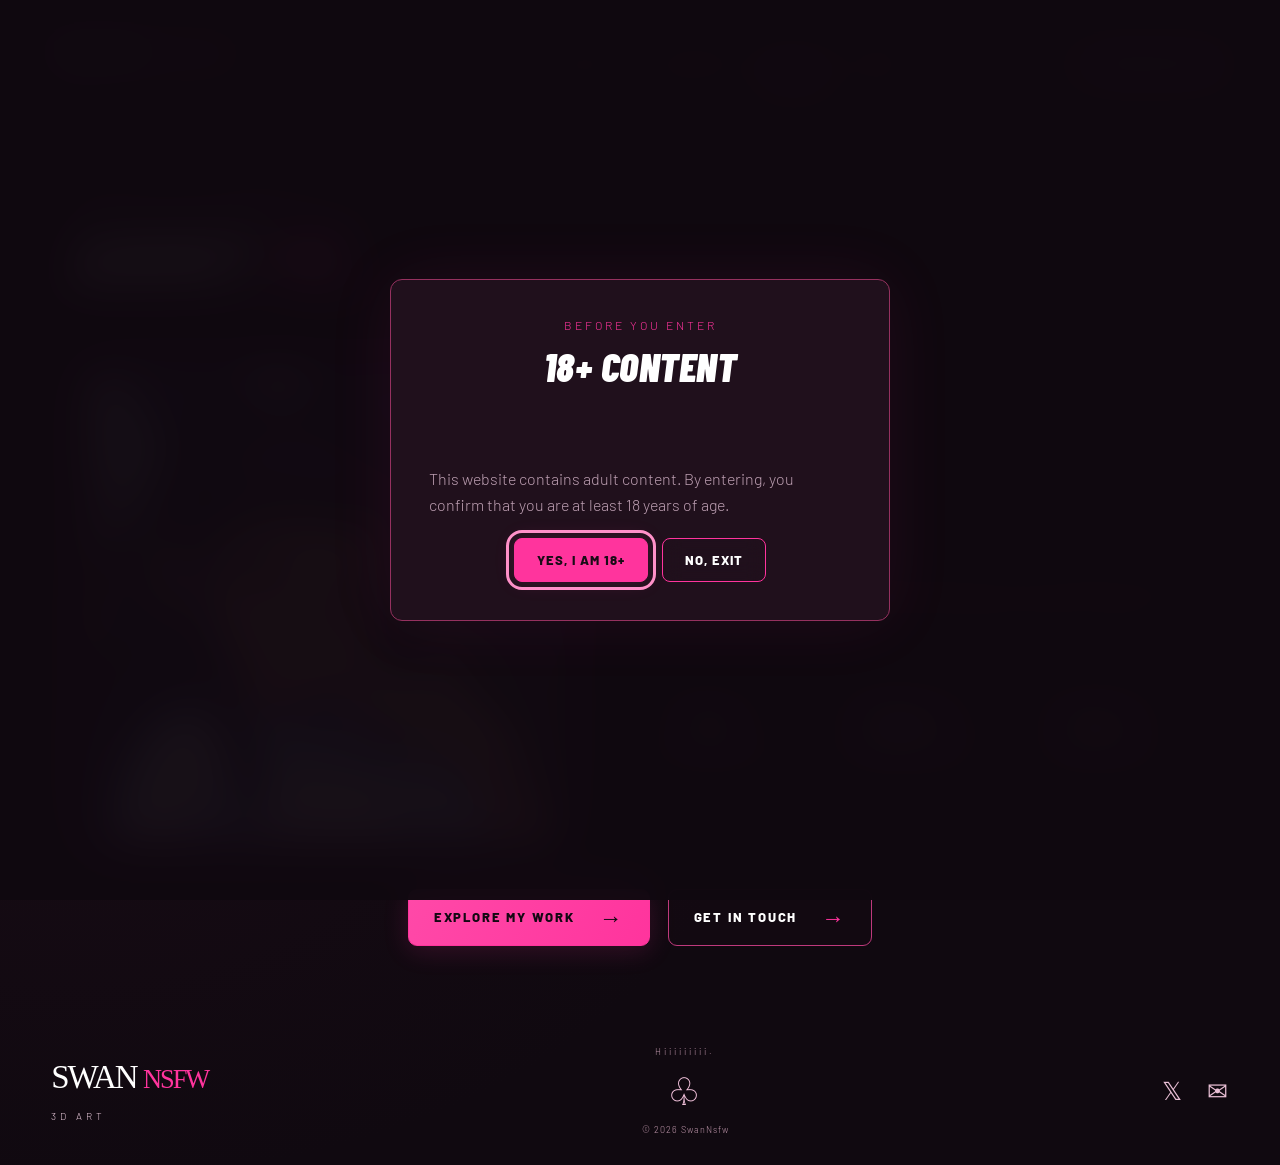
==== about.html @ aa4c9cc1 "Total Overhaul" ====
<!DOCTYPE html>
<html lang="en">

<head>
  <meta charset="UTF-8">
  <meta name="viewport" content="width=device-width,initial-scale=1">
  <title>About Me — Swan</title>
  <meta name="description" content="Meet Swan, the digital artist behind the  3D characters, renders and commissions.">
  <link rel="stylesheet" href="style.css">
  <link rel="stylesheet" href="theme.css">
  <script src="site.js" defer></script>
</head>

<body class="about-page">
  <nav id="nav" class="site-nav"><a class="brand" href="index.html" aria-label="Swan NSFW home"><span>SWAN
        <b>NSFW</b></span><small>3D ART</small></a><button class="menu-toggle" aria-label="Toggle navigation"
      aria-expanded="false">☰</button>
    <ul class="nav-links">
      <li><a href="index.html">Home</a></li>
      <li><a href="gallery.html">Gallery</a></li>
      <li><a href="home.html">Characters</a></li>
      <li><a href="commissions.html">Commissions</a></li>
      <li><a href="about.html" class="active" aria-current="page">About Me</a></li>
      <li><a href="gallery.html#contact">Contact</a></li>
    </ul><a class="open-badge" href="commissions.html"><i></i> Commissions open</a>
  </nav>
  <main>
    <header class="page-heading">
      <p class="eyebrow">BEHIND THE RENDERS</p>
      <h1>ABOUT <em>ME.</em></h1>
    </header>
    <!-- ABOUT -->
    <section id="about">
      <div class="ab-in">
        <div class="ab-art">
          <img src="images/NAGAPFP1.png" alt="About the artist" />
        </div>
        <div class="ab-c">
          <div class="sh">
            <span class="sl">✦ The Artist</span>
            <h2 class="st">Swan</h2>
            <div class="sline"></div>
          </div>
          <p class="ab-txt">
            Hey! I'm a 19-year-old artist, and I'm thrilled to welcome you to The Lewd Palace.
            Mostly Fortnite Art (Nsfw and Sfw) i do other stuff too! like overwatch, Genshin, among other stuff
          </p>
          <div class="ab-stats">
            <div class="ab-s">
              <div class="ab-sn">5+</div>
              <div class="ab-sl">Years Experience</div>
            </div>
            <div class="ab-s">
              <div class="ab-sn">100+</div>
              <div class="ab-sl">Artworks Created</div>
            </div>
            <div class="ab-s">
              <div class="ab-sn">42+</div>
              <div class="ab-sl">Happy Clients</div>
            </div>
          </div>
        </div>
      </div>
    </section>
    <div class="about-actions"><a class="pink-button" href="gallery.html">Explore my work <span>→</span></a><a
        class="outline-button" href="gallery.html#contact">Get in touch <span>→</span></a></div>
  </main>
  <footer class="site-footer"><a class="brand" href="index.html" aria-label="Swan NSFW home"><span>SWAN
        <b>NSFW</b></span><small>3D ART</small></a>
    <div class="footer-motto">Hiiiiiiiii.<span>♧</span><small>© 2026 SwanNsfw</small></div>
    <div class="socials"><a href="https://x.com/Swan_Nsfw" target="_blank" rel="noopener noreferrer"
        aria-label="Swan on X">𝕏</a><a href="gallery.html#contact" aria-label="Contact Swan">✉</a></div>
  </footer>
</body>

</html>
---- style.css ----
/* ─── RESET & VARIABLES ─────────────────────────────────── */
*,
*::before,
*::after {
  box-sizing: border-box;
  margin: 0;
  padding: 0;
}

:root {
  --bg: #0e090c;
  --bg2: #1c1410;
  --a1: #d4b896;
  --a2: #a8895c;
  --a3: #f0e2cc;
  --text: #f7f0e3;
  --muted: rgba(247, 240, 227, 0.55);
  --border: rgba(212, 184, 150, 0.22);
  --glass: rgba(20, 12, 10, 0.78);
  --glow: 0 0 40px rgba(212, 184, 150, 0.22), 0 0 80px rgba(168, 137, 92, 0.12);
}

html {
  scroll-behavior: smooth;
}

body {
  background: var(--bg);
  color: var(--text);
  font-family: 'Space Grotesk', sans-serif;
  font-weight: 300;
  overflow-x: hidden;
  cursor: none;
}

/* ─── SCROLLBAR ─────────────────────────────────────────── */
::-webkit-scrollbar {
  width: 5px;
}

::-webkit-scrollbar-track {
  background: var(--bg);
}

::-webkit-scrollbar-thumb {
  background: linear-gradient(var(--a2), var(--a1));
  border-radius: 3px;
}

/* ─── CUSTOM CURSOR ─────────────────────────────────────── */
#cur {
  position: fixed;
  width: 10px;
  height: 10px;
  background: var(--a1);
  border-radius: 50%;
  pointer-events: none;
  z-index: 9999;
  transform: translate(-50%, -50%);
  transition: width 0.2s, height 0.2s, background 0.2s;
  mix-blend-mode: screen;
}

#cur-r {
  position: fixed;
  width: 34px;
  height: 34px;
  border: 1.5px solid rgba(212, 184, 150, 0.55);
  border-radius: 50%;
  pointer-events: none;
  z-index: 9998;
  transform: translate(-50%, -50%);
  transition: width 0.25s, height 0.25s, border-color 0.2s;
}

.cg #cur {
  width: 20px;
  height: 20px;
  background: var(--a3);
}

.cg #cur-r {
  width: 56px;
  height: 56px;
  border-color: var(--a3);
}

/* ─── BG ORBS ───────────────────────────────────────────── */
.orbs {
  position: fixed;
  inset: 0;
  pointer-events: none;
  z-index: 0;
  overflow: hidden;
}

.orb {
  position: absolute;
  border-radius: 50%;
  filter: blur(130px);
  opacity: 0.05;
  animation: orbF linear infinite;
}

.o1 {
  width: 720px;
  height: 720px;
  background: var(--a2);
  top: -280px;
  left: -280px;
  animation-duration: 28s;
}

.o2 {
  width: 560px;
  height: 560px;
  background: var(--a1);
  bottom: -220px;
  right: -220px;
  animation-duration: 36s;
  animation-direction: reverse;
}

.o3 {
  width: 420px;
  height: 420px;
  background: var(--a3);
  top: 35%;
  left: 45%;
  animation-duration: 24s;
  animation-delay: -12s;
}

@keyframes orbF {
  0% {
    transform: translate(0, 0) scale(1);
  }

  33% {
    transform: translate(70px, -50px) scale(1.1);
  }

  66% {
    transform: translate(-50px, 70px) scale(0.93);
  }

  100% {
    transform: translate(0, 0) scale(1);
  }
}

/* ─── GRID OVERLAY ──────────────────────────────────────── */
.grid-ov {
  position: fixed;
  inset: 0;
  pointer-events: none;
  z-index: 0;
  background-image:
    linear-gradient(rgba(212, 184, 150, 0.02) 1px, transparent 1px),
    linear-gradient(90deg, rgba(212, 184, 150, 0.02) 1px, transparent 1px);
  background-size: 60px 60px;
}

/* ─── PARTICLES ─────────────────────────────────────────── */
#ptcl {
  position: fixed;
  inset: 0;
  pointer-events: none;
  z-index: 1;
}

.p {
  position: absolute;
  border-radius: 50% 50% 30% 30% / 60% 60% 40% 40%;
  background: linear-gradient(to bottom,
      rgba(212, 184, 150, 0.95),
      rgba(236, 72, 153, 0.5),
      transparent);
  animation: pRise linear infinite;
  transform-origin: center 65%;
}

@keyframes pRise {
  0% {
    transform: translateY(100vh) rotate(-18deg) scale(0);
    opacity: 0;
  }

  8% {
    opacity: 0.85;
  }

  35% {
    transform: translateY(68vh) rotate(10deg) scale(1);
    opacity: 0.65;
  }

  70% {
    transform: translateY(25vh) rotate(-6deg) scale(0.92);
    opacity: 0.35;
  }

  88% {
    opacity: 0.12;
  }

  100% {
    transform: translateY(-10vh) rotate(22deg) scale(0.7);
    opacity: 0;
  }
}

section {
  position: relative;
  z-index: 2;
}

/* ─── NAVBAR ────────────────────────────────────────────── */
nav {
  position: fixed;
  top: 0;
  left: 0;
  right: 0;
  z-index: 100;
  padding: 20px 48px;
  display: flex;
  align-items: center;
  justify-content: space-between;
  transition: background 0.4s, backdrop-filter 0.4s;
}

nav.sc {
  background: rgba(7, 7, 15, 0.88);
  backdrop-filter: blur(20px);
  border-bottom: 1px solid var(--border);
}

.nav-logo {
  display: flex;
  align-items: center;
  gap: 9px;
  font-family: 'Bebas Neue', sans-serif;
  font-size: 28px;
  letter-spacing: 3px;
  background: linear-gradient(135deg, #fff, var(--a3), var(--a1));
  -webkit-background-clip: text;
  -webkit-text-fill-color: transparent;
  background-clip: text;
  text-decoration: none;
}

.nav-swan {
  flex-shrink: 0;
  opacity: 0.88;
  filter: drop-shadow(0 0 7px rgba(212, 184, 150, 0.7));
  /* keep the SVG coloured by the gradient context */
  fill: url(#swanGrad);
}

.nav-links {
  display: flex;
  gap: 32px;
  list-style: none;
}

.nav-links a {
  color: var(--muted);
  text-decoration: none;
  font-size: 12px;
  font-weight: 600;
  letter-spacing: 1.5px;
  text-transform: uppercase;
  transition: color 0.3s;
  cursor: none;
}

.nav-links a:hover {
  color: var(--a3);
}

/* ─── HERO ──────────────────────────────────────────────── */
#hero {
  min-height: 100vh;
  display: flex;
  flex-direction: column;
  align-items: center;
  justify-content: center;
  text-align: center;
  padding: 120px 24px 80px;
  position: relative;
  overflow: hidden;
}

#hero::after {
  content: '';
  position: absolute;
  inset: 0;
  pointer-events: none;
  background: repeating-linear-gradient(0deg, transparent, transparent 2px,
      rgba(0, 0, 0, 0.025) 2px, rgba(0, 0, 0, 0.025) 4px);
}

.hero-eye {
  font-size: 11px;
  letter-spacing: 6px;
  text-transform: uppercase;
  color: var(--a1);
  margin-bottom: 20px;
  opacity: 0;
  animation: fU 0.8s 0.3s forwards;
}

.hero-title {
  font-family: 'Cormorant Garamond', serif;
  font-style: italic;
  font-weight: 300;
  font-size: clamp(68px, 13vw, 185px);
  line-height: 0.9;
  letter-spacing: 8px;
  position: relative;
  opacity: 0;
  animation: fU 0.8s 0.5s forwards;
  user-select: none;
}

.hero-title .g {
  background: linear-gradient(135deg, #fff 0%, var(--a3) 35%, var(--a1) 65%, var(--a2) 100%);
  -webkit-background-clip: text;
  -webkit-text-fill-color: transparent;
  background-clip: text;
}

.hero-title::before,
.hero-title::after {
  content: attr(data-text);
  position: absolute;
  top: 0;
  left: 0;
  right: 0;
  font-family: 'Cormorant Garamond', serif;
  font-style: italic;
  font-weight: 300;
  font-size: inherit;
  letter-spacing: inherit;
  background: linear-gradient(135deg, #fff 0%, var(--a3) 35%, var(--a1) 65%, var(--a2) 100%);
  -webkit-background-clip: text;
  -webkit-text-fill-color: transparent;
  background-clip: text;
}

.hero-title::before {
  animation: g1 5s infinite;
  clip-path: polygon(0 0, 100% 0, 100% 33%, 0 33%);
}

.hero-title::after {
  animation: g2 5s infinite;
  clip-path: polygon(0 66%, 100% 66%, 100% 100%, 0 100%);
}

@keyframes g1 {

  0%,
  88%,
  100% {
    transform: translate(0);
    opacity: 0;
  }

  89% {
    transform: translate(-5px, 2px);
    opacity: 0.85;
  }

  91% {
    transform: translate(5px, -2px);
    opacity: 0.85;
  }

  93% {
    transform: translate(-2px, 0);
    opacity: 0.85;
  }

  95% {
    transform: translate(0);
    opacity: 0;
  }
}

@keyframes g2 {

  0%,
  85%,
  100% {
    transform: translate(0);
    opacity: 0;
  }

  86% {
    transform: translate(5px, 2px);
    opacity: 0.75;
  }

  88% {
    transform: translate(-5px, -2px);
    opacity: 0.75;
  }

  90% {
    transform: translate(2px, 0);
    opacity: 0.75;
  }

  92% {
    transform: translate(0);
    opacity: 0;
  }
}

.hero-sub {
  margin-top: 28px;
  font-size: clamp(14px, 1.8vw, 18px);
  color: var(--muted);
  max-width: 480px;
  line-height: 1.75;
  opacity: 0;
  animation: fU 0.8s 0.7s forwards;
}

.hero-cta {
  margin-top: 48px;
  display: flex;
  gap: 16px;
  flex-wrap: wrap;
  justify-content: center;
  opacity: 0;
  animation: fU 0.8s 0.9s forwards;
}

.btn-p {
  padding: 14px 38px;
  background: linear-gradient(135deg, var(--a1), var(--a2));
  color: #fff;
  border: none;
  border-radius: 50px;
  font-family: 'Space Grotesk', sans-serif;
  font-size: 13px;
  font-weight: 700;
  letter-spacing: 1.5px;
  text-transform: uppercase;
  cursor: none;
  text-decoration: none;
  display: inline-flex;
  align-items: center;
  gap: 8px;
  transition: transform 0.3s, box-shadow 0.3s;
  box-shadow: 0 0 30px rgba(212, 184, 150, 0.4);
}

.btn-p:hover {
  transform: translateY(-4px) scale(1.04);
  box-shadow: 0 0 60px rgba(212, 184, 150, 0.7), 0 0 120px rgba(168, 137, 92, 0.3);
}

.btn-g {
  padding: 14px 38px;
  background: transparent;
  color: var(--text);
  border: 1.5px solid var(--border);
  border-radius: 50px;
  font-family: 'Space Grotesk', sans-serif;
  font-size: 13px;
  font-weight: 600;
  letter-spacing: 1.5px;
  text-transform: uppercase;
  cursor: none;
  text-decoration: none;
  display: inline-flex;
  align-items: center;
  gap: 8px;
  transition: transform 0.3s, border-color 0.3s, background 0.3s;
  backdrop-filter: blur(10px);
}

.btn-g:hover {
  transform: translateY(-4px);
  border-color: var(--a1);
  background: rgba(212, 184, 150, 0.1);
}

.scroll-ind {
  position: absolute;
  bottom: 36px;
  left: 50%;
  transform: translateX(-50%);
  display: flex;
  flex-direction: column;
  align-items: center;
  gap: 8px;
  opacity: 0;
  animation: fU 0.8s 1.2s forwards;
}

.scroll-ind span {
  font-size: 9px;
  letter-spacing: 4px;
  text-transform: uppercase;
  color: var(--muted);
}

.scroll-line {
  width: 1px;
  height: 48px;
  background: linear-gradient(var(--a1), transparent);
  animation: sP 2s ease-in-out infinite;
}

@keyframes sP {

  0%,
  100% {
    opacity: 0.3;
    transform: scaleY(1);
  }

  50% {
    opacity: 1;
    transform: scaleY(1.15);
  }
}

.hero-float {
  position: absolute;
  right: 6%;
  top: 50%;
  transform: translateY(-50%);
  width: clamp(150px, 17vw, 270px);
  opacity: 0;
  animation: fU 1s 1.1s forwards;
  pointer-events: none;
}

.hero-float img {
  width: 100%;
  border-radius: 18px;


  animation: fA 7s ease-in-out infinite;
  filter: drop-shadow(0 0 28px rgba(212, 184, 150, 0.45));
}

@keyframes fA {

  0%,
  100% {
    transform: translateY(0) rotate(-2deg);
  }

  50% {
    transform: translateY(-22px) rotate(2deg);
  }
}

@keyframes fU {
  from {
    opacity: 0;
    transform: translateY(32px);
  }

  to {
    opacity: 1;
    transform: translateY(0);
  }
}

/* ─── SECTION HEADER ────────────────────────────────────── */
.sh {
  text-align: center;
  margin-bottom: 56px;
}

.sl {
  display: block;
  font-size: 10px;
  letter-spacing: 5px;
  text-transform: uppercase;
  color: var(--a1);
  margin-bottom: 10px;
}

.st {
  font-family: 'Cormorant Garamond', serif;
  font-style: italic;
  font-weight: 300;
  font-size: clamp(40px, 5.5vw, 76px);
  letter-spacing: 2px;
  background: linear-gradient(135deg, var(--text) 0%, var(--a3) 55%, var(--a1) 100%);
  -webkit-background-clip: text;
  -webkit-text-fill-color: transparent;
  background-clip: text;
  line-height: 1.05;
}

.sline {
  width: 56px;
  height: 2px;
  background: linear-gradient(90deg, var(--a1), var(--a2));
  margin: 14px auto 0;
  border-radius: 2px;
}

/* ─── GALLERY ───────────────────────────────────────────── */
#gallery {
  padding: 100px 40px;
}

.gf {
  display: flex;
  gap: 10px;
  justify-content: center;
  flex-wrap: wrap;
  margin-bottom: 48px;
}

.fb {
  padding: 8px 22px;
  border-radius: 50px;
  border: 1.5px solid var(--border);
  background: transparent;
  color: var(--muted);
  font-family: 'Space Grotesk', sans-serif;
  font-size: 11px;
  font-weight: 600;
  letter-spacing: 1.5px;
  text-transform: uppercase;
  cursor: none;
  transition: all 0.3s;
}

.fb:hover,
.fb.active {
  background: linear-gradient(135deg, var(--a1), var(--a2));
  border-color: transparent;
  color: #fff;
  box-shadow: 0 0 22px rgba(212, 184, 150, 0.45);
}

.gg {
  columns: 4 260px;
  column-gap: 18px;
  max-width: 1400px;
  margin: 0 auto;
}

.gi {
  break-inside: avoid;
  margin-bottom: 18px;
  position: relative;
  border-radius: 14px;
  overflow: hidden;
  cursor: none;
  border: 1px solid rgba(212, 184, 150, 0.12);
  transition: transform 0.45s cubic-bezier(0.22, 1, 0.36, 1), box-shadow 0.45s;
  opacity: 0;
  transform: translateY(50px);
}

.gi.rv {
  animation: rv 0.75s cubic-bezier(0.22, 1, 0.36, 1) forwards;
  animation-fill-mode: forwards;
}

@keyframes rv {
  from {
    opacity: 0;
    transform: translateY(50px);
  }

  to {
    opacity: 1;
    transform: translateY(0);
  }
}

.gi:hover {
  transform: translateY(-8px) scale(1.025);
  box-shadow:
    0 24px 70px rgba(0, 0, 0, 0.65),
    0 0 50px rgba(212, 184, 150, 0.4),
    0 0 0 1px rgba(212, 184, 150, 0.55);
  z-index: 10;
}

.gi img {
  width: 100%;
  display: block;
  transition: transform 0.6s cubic-bezier(0.22, 1, 0.36, 1), filter 0.4s;
  filter: brightness(0.88) saturate(1.1);
}

.gi:hover img {
  transform: scale(1.07);
  filter: brightness(1) saturate(1.35);
}

.go {
  position: absolute;
  inset: 0;
  background: linear-gradient(to top,
      rgba(7, 7, 15, 0.95) 0%,
      rgba(7, 7, 15, 0.35) 50%,
      transparent 100%);
  display: flex;
  flex-direction: column;
  justify-content: flex-end;
  padding: 18px;
  opacity: 0;
  transform: translateY(8px);
  transition: opacity 0.35s, transform 0.35s;
}

.gi:hover .go {
  opacity: 1;
  transform: translateY(0);
}

.go-t {
  font-size: 15px;
  font-weight: 700;
  color: #fff;
  margin-bottom: 3px;
}

.go-s {
  font-size: 10px;
  letter-spacing: 2px;
  text-transform: uppercase;
  color: var(--a3);
}

.go-i {
  position: absolute;
  top: 14px;
  right: 14px;
  width: 34px;
  height: 34px;
  background: rgba(192, 38, 211, 0.75);
  border-radius: 50%;
  display: flex;
  align-items: center;
  justify-content: center;
  font-size: 13px;
  backdrop-filter: blur(8px);
  transform: scale(0);
  transition: transform 0.3s cubic-bezier(0.34, 1.56, 0.64, 1);
}

.gi:hover .go-i {
  transform: scale(1);
}

.gi::before {
  content: '';
  position: absolute;
  inset: -1px;
  border-radius: 15px;
  background: linear-gradient(135deg, var(--a1), var(--a2), var(--a3));
  z-index: -1;
  opacity: 0;
  transition: opacity 0.4s;
}

.gi:hover::before {
  opacity: 1;
}

/* ─── LIGHTBOX ──────────────────────────────────────────── */
#lb {
  position: fixed;
  inset: 0;
  z-index: 1000;
  display: flex;
  align-items: center;
  justify-content: center;
  background: rgba(7, 7, 15, 0.97);
  backdrop-filter: blur(24px);
  opacity: 0;
  pointer-events: none;
  transition: opacity 0.35s;
}

#lb.open {
  opacity: 1;
  pointer-events: all;
}

#lb-img {
  max-width: 88vw;
  max-height: 84vh;
  border-radius: 14px;
  box-shadow: 0 0 100px rgba(192, 38, 211, 0.45), 0 50px 100px rgba(0, 0, 0, 0.8);
  border: 1px solid var(--border);
  transform: scale(0.9);
  transition: transform 0.4s cubic-bezier(0.22, 1, 0.36, 1);
  object-fit: contain;
}

#lb.open #lb-img {
  transform: scale(1);
}

.lb-x {
  position: fixed;
  top: 22px;
  right: 26px;
  width: 46px;
  height: 46px;
  background: rgba(192, 38, 211, 0.2);
  border: 1.5px solid var(--border);
  border-radius: 50%;
  color: #fff;
  font-size: 18px;
  display: flex;
  align-items: center;
  justify-content: center;
  cursor: none;
  transition: background 0.3s, transform 0.3s;
  backdrop-filter: blur(10px);
}

.lb-x:hover {
  background: var(--a1);
  transform: rotate(90deg) scale(1.1);
}

.lb-n {
  position: fixed;
  top: 50%;
  transform: translateY(-50%);
  width: 50px;
  height: 50px;
  background: rgba(13, 13, 26, 0.8);
  border: 1.5px solid var(--border);
  border-radius: 50%;
  color: #fff;
  font-size: 18px;
  display: flex;
  align-items: center;
  justify-content: center;
  cursor: none;
  transition: background 0.3s, transform 0.3s;
  backdrop-filter: blur(10px);
}

.lb-n:hover {
  background: var(--a1);
}

#lb-pv {
  left: 18px;
}

#lb-pv:hover {
  transform: translateY(-50%) translateX(-3px);
}

#lb-nx {
  right: 18px;
}

#lb-nx:hover {
  transform: translateY(-50%) translateX(3px);
}

.lb-ct {
  position: fixed;
  bottom: 22px;
  left: 50%;
  transform: translateX(-50%);
  font-size: 11px;
  letter-spacing: 3px;
  color: var(--muted);
  background: rgba(13, 13, 26, 0.75);
  padding: 6px 18px;
  border-radius: 50px;
  border: 1px solid var(--border);
  backdrop-filter: blur(10px);
}

/* ─── ABOUT ─────────────────────────────────────────────── */
#about {
  padding: 100px 40px;
}

.ab-in {
  max-width: 960px;
  margin: 0 auto;
  display: grid;
  grid-template-columns: 1fr 1.2fr;
  gap: 64px;
  align-items: center;
}

.ab-art {
  position: relative;
}

.ab-art img {
  width: 100%;
  border-radius: 20px;
  border: 1px solid var(--border);
  box-shadow: var(--glow);
  filter: drop-shadow(0 0 24px rgba(192, 38, 211, 0.3));
}

.ab-art::before {
  content: '';
  position: absolute;
  inset: -2px;
  border-radius: 22px;
  background: linear-gradient(135deg, var(--a1), var(--a2), var(--a3), var(--a1));
  background-size: 300% 300%;
  z-index: -1;
  animation: gB 4s linear infinite;
}

@keyframes gB {
  0% {
    background-position: 0% 50%;
  }

  50% {
    background-position: 100% 50%;
  }

  100% {
    background-position: 0% 50%;
  }
}

.ab-c .sh {
  text-align: left;
  margin-bottom: 20px;
}

.ab-c .sline {
  margin: 14px 0 0;
}

.ab-txt {
  color: var(--muted);
  line-height: 1.85;
  font-size: 15px;
  margin-top: 22px;
}

.ab-stats {
  display: grid;
  grid-template-columns: repeat(3, 1fr);
  gap: 14px;
  margin-top: 32px;
}

.ab-s {
  background: var(--glass);
  border: 1px solid var(--border);
  border-radius: 12px;
  padding: 16px 12px;
  text-align: center;
  backdrop-filter: blur(12px);
  transition: transform 0.3s, border-color 0.3s;
}

.ab-s:hover {
  transform: translateY(-4px);
  border-color: var(--a1);
}

.ab-sn {
  font-family: 'Bebas Neue', sans-serif;
  font-size: 36px;
  letter-spacing: 2px;
  background: linear-gradient(135deg, var(--a3), var(--a1));
  -webkit-background-clip: text;
  -webkit-text-fill-color: transparent;
  background-clip: text;
}

.ab-sl {
  font-size: 10px;
  letter-spacing: 2px;
  text-transform: uppercase;
  color: var(--muted);
  margin-top: 2px;
}

/* ─── CONTACT ───────────────────────────────────────────── */
#contact {
  padding: 100px 40px 120px;
}

.ct-in {
  max-width: 700px;
  margin: 0 auto;
  text-align: center;
}

.ct-desc {
  color: var(--muted);
  font-size: 16px;
  line-height: 1.8;
  margin-top: 24px;
  margin-bottom: 52px;
}

.ct-cards {
  display: flex;
  gap: 20px;
  justify-content: center;
  flex-wrap: wrap;
  margin-bottom: 52px;
}

.cc {
  display: flex;
  align-items: center;
  gap: 16px;
  padding: 20px 28px;
  background: var(--glass);
  border: 1px solid var(--border);
  border-radius: 16px;
  text-decoration: none;
  color: var(--text);
  backdrop-filter: blur(16px);
  cursor: none;
  transition: transform 0.35s, border-color 0.35s, box-shadow 0.35s;
  min-width: 200px;
}

.cc:hover {
  transform: translateY(-6px);
  border-color: var(--a1);
  box-shadow: 0 20px 50px rgba(0, 0, 0, 0.5), 0 0 30px rgba(192, 38, 211, 0.35);
}

.cc-ico {
  width: 48px;
  height: 48px;
  border-radius: 12px;
  display: flex;
  align-items: center;
  justify-content: center;
  font-size: 22px;
  flex-shrink: 0;
}

.tw .cc-ico {
  background: linear-gradient(135deg, #1d9bf0, #0d6efd);
}

.dc .cc-ico {
  background: linear-gradient(135deg, #5865f2, #7c3aed);
}

.cc-info {
  text-align: left;
}

.cc-name {
  font-size: 15px;
  font-weight: 700;
}

.cc-handle {
  font-size: 12px;
  color: var(--muted);
  margin-top: 2px;
}

/* Commission box */
.cm-box {
  background: var(--glass);
  border: 1px solid var(--border);
  border-radius: 20px;
  padding: 40px;
  backdrop-filter: blur(16px);
  position: relative;
  overflow: hidden;
}

.cm-box::before {
  content: '';
  position: absolute;
  inset: -1px;
  border-radius: 21px;
  background: linear-gradient(135deg, var(--a1), var(--a2), var(--a3));
  z-index: -1;
  opacity: 0.35;
}

.cm-box h3 {
  font-family: 'Bebas Neue', sans-serif;
  font-size: 36px;
  letter-spacing: 3px;
  background: linear-gradient(135deg, var(--text), var(--a3));
  -webkit-background-clip: text;
  -webkit-text-fill-color: transparent;
  background-clip: text;
  margin-bottom: 12px;
}

.cm-box p {
  color: var(--muted);
  font-size: 14px;
  line-height: 1.8;
  margin-bottom: 24px;
}

.cm-tags {
  display: flex;
  gap: 10px;
  flex-wrap: wrap;
  justify-content: center;
  margin-bottom: 28px;
}

.cm-tag {
  padding: 6px 16px;
  border-radius: 50px;
  background: rgba(192, 38, 211, 0.15);
  border: 1px solid var(--border);
  font-size: 12px;
  color: var(--a3);
  letter-spacing: 1px;
}

/* ─── DIVIDER ───────────────────────────────────────────── */
.divider {
  width: 100%;
  height: 1px;
  background: linear-gradient(90deg, transparent, var(--border), transparent);
  margin: 0 auto;
  position: relative;
  z-index: 2;
}

/* ─── FOOTER ────────────────────────────────────────────── */
footer {
  position: relative;
  z-index: 2;
  text-align: center;
  padding: 32px 24px;
  border-top: 1px solid var(--border);
  color: var(--muted);
  font-size: 12px;
  letter-spacing: 1px;
}

footer span {
  color: var(--a1);
}

.footer-logo {
  font-family: 'Bebas Neue', sans-serif;
  font-size: 22px;
  letter-spacing: 3px;
  background: linear-gradient(135deg, var(--a3), var(--a1));
  -webkit-background-clip: text;
  -webkit-text-fill-color: transparent;
  background-clip: text;
  display: block;
  margin-bottom: 8px;
}

/* ─── REVEAL UTILITY ────────────────────────────────────── */
.reveal {
  opacity: 0;
  transform: translateY(40px);
  transition: opacity 0.7s cubic-bezier(0.22, 1, 0.36, 1),
    transform 0.7s cubic-bezier(0.22, 1, 0.36, 1);
}

.reveal.vis {
  opacity: 1;
  transform: translateY(0);
}

/* ─── RESPONSIVE ────────────────────────────────────────── */
@media (max-width: 900px) {

  #cur,
  #cur-r {
    display: none !important;
  }

  .ab-in {
    grid-template-columns: 1fr;
    gap: 40px;
  }

  .hero-float {
    display: none;
  }

  nav {
    padding: 16px 24px;
  }

  .nav-links {
    gap: 20px;
  }

  #gallery {
    padding: 80px 20px;
  }

  #about,
  #contact {
    padding: 80px 20px;
  }
}

@media (max-width: 600px) {
  .nav-links {
    position: absolute;
    top: 65px;
    left: 0;
    right: 0;
    background: rgba(7, 7, 15, 0.98);
    backdrop-filter: blur(10px);
    padding: 14px;
    display: flex;
    justify-content: center;
    flex-wrap: wrap;
    gap: 16px;
    border-bottom: 1px solid var(--border);
  }

  .gg {
    columns: 2 160px;
  }

  .ct-cards {
    flex-direction: column;
    align-items: center;
  }

  .ab-stats {
    grid-template-columns: repeat(3, 1fr);
  }

  .cm-box {
    padding: 28px 20px;
  }
}

/* ─── AGE WARNING MODAL ─────────────────────────────────── */
.age-modal {
  position: fixed;
  inset: 0;
  z-index: 99999;
  display: flex;
  align-items: center;
  justify-content: center;
  background: rgba(7, 7, 15, 0.98);
  backdrop-filter: blur(20px);
  opacity: 1;
  transition: opacity 0.5s ease;
}

.age-modal.hidden {
  opacity: 0;
  pointer-events: none;
}

.age-modal-content {
  background: var(--bg2);
  border: 1px solid var(--border);
  border-radius: 20px;
  padding: 48px;
  display: flex;
  flex-direction: column;
  align-items: center;
  box-shadow: 0 0 50px rgba(0, 0, 0, 0.8), inset 0 0 20px rgba(212, 184, 150, 0.05);
  transform: translateY(0);
  transition: transform 0.5s cubic-bezier(0.22, 1, 0.36, 1);
  margin: 20px;
}

.age-modal.hidden .age-modal-content {
  transform: translateY(20px);
}
---- theme.css ----
@import url('https://fonts.googleapis.com/css2?family=Barlow+Condensed:ital,wght@0,700;0,800;0,900;1,800;1,900&family=Barlow:ital,wght@0,400;0,500;0,600;0,700;0,800;1,800;1,900&family=Permanent+Marker&display=swap');
:root{--bg:#100910;--bg2:#1b101a;--a1:#ff349d;--a2:#bd226f;--a3:#f8d6e8;--text:#fff8fc;--muted:#bd9fb2;--border:#69344f;--glass:#1c101bd9;--glow:0 0 30px #ff349d20;--accent:#ff349d!important;--accent-soft:#c82b7e!important;--accent-dark:#68133d!important;--pink:#ff349d}
*{box-sizing:border-box}html{scroll-behavior:smooth;scroll-padding-top:25px}body{margin:0;background:radial-gradient(ellipse at 75% 25%,#32132640,transparent 48%),radial-gradient(ellipse at 5% 65%,#32132630,transparent 40%),#100910;color:var(--text);font-family:Barlow,Arial,sans-serif;cursor:auto;overflow-x:hidden}a{color:inherit;text-decoration:none}button,a{ -webkit-tap-highlight-color:transparent}button{font:inherit;cursor:pointer}a:focus-visible,button:focus-visible{outline:3px solid #ff91c9;outline-offset:5px}img{max-width:100%}h1,h2,h3,p{margin:0}button,a,.gi,.thumb,.dot,.arrow,.control-btn,.scroll-btn{cursor:pointer!important}#cur,#cur-r,.orbs,.grid-ov,#ptcl{display:none!important}
.site-nav#nav{position:relative;inset:auto;max-width:1440px;width:100%;margin:auto;padding:32px 4%;display:flex;align-items:center;justify-content:space-between;gap:28px;background:transparent;backdrop-filter:none;border:0;box-shadow:none;z-index:20}.brand{display:block;flex-shrink:0;line-height:1}.brand>span{font-family:'Permanent Marker',cursive;font-size:38px;letter-spacing:-2px;color:#fff;white-space:nowrap}.brand b{color:var(--pink);font-size:.8em;font-weight:400}.brand small{display:block;font-size:10px;letter-spacing:4px;margin-top:14px;color:#e7c8d9}.site-nav .nav-links{list-style:none;display:flex;position:static;flex-wrap:nowrap;gap:26px;margin:0;padding:0;background:none;border:0;backdrop-filter:none}.site-nav .nav-links a{display:block;position:relative;font-family:Barlow,Arial,sans-serif;font-size:11px;font-weight:700;text-transform:uppercase;letter-spacing:1.5px;color:var(--muted);padding:12px 0}.site-nav .nav-links a:hover,.site-nav .nav-links a.active{color:#fff}.site-nav .nav-links a.active:after{content:'';position:absolute;bottom:0;left:0;width:100%;height:2px;background:var(--pink);box-shadow:0 0 10px var(--pink)}.open-badge{border:1px solid var(--pink);box-shadow:0 0 18px #ff349d20;border-radius:11px;padding:10px 13px;font-size:11px;text-transform:uppercase;font-weight:800;letter-spacing:1px;white-space:nowrap}.open-badge i{display:inline-block;background:#85ff7c;width:7px;height:7px;transform:rotate(45deg);margin-right:5px}.menu-toggle{display:none}.site-main{max-width:1440px;margin:auto;padding:0 4%}.landing-hero{display:grid;grid-template-columns:1fr 1fr;min-height:560px;align-items:center;gap:50px;padding:35px 0 44px}.eyebrow{font-size:14px;letter-spacing:6px;font-weight:600;color:#d4a9c0}.eyebrow span{color:var(--pink);padding:0 6px}.landing-hero h1{font-family:Barlow,Arial,sans-serif;font-weight:900;font-style:italic;font-size:clamp(64px,7.7vw,112px);letter-spacing:-2px;line-height:.96;margin:14px 0 20px;text-shadow:0 0 20px #ffd2e827}.landing-hero em,.page-heading em{color:var(--pink);text-shadow:0 0 22px #ff349d44}.hero-description{font-size:20px;line-height:1.45;letter-spacing:.4px;color:var(--muted)}.actions{display:flex;gap:18px;margin:30px 0}.pink-button,.outline-button{display:inline-flex;justify-content:space-between;align-items:center;gap:24px;padding:16px 25px;border-radius:9px;font-size:13px;font-weight:800;letter-spacing:1.8px;text-transform:uppercase;transition:background .2s,transform .2s,box-shadow .2s}.pink-button{color:#130812;background:linear-gradient(115deg,#ff49a8,#ff349d);border:1px solid var(--pink);box-shadow:0 5px 26px #ff349d28}.outline-button{border:1px solid #be397c;background:#170b1550;color:#fff}.pink-button:hover,.outline-button:hover{transform:translateY(-3px);box-shadow:0 5px 30px #ff349d40}.outline-button:hover{background:#4b1535}.pink-button span,.outline-button span{font-size:23px;line-height:1}.outline-button span{color:var(--pink)}.specialties{display:flex;justify-content:space-between;gap:15px;margin-top:34px}.specialties span{display:flex;align-items:center;gap:12px;font-size:10px;letter-spacing:2px;color:var(--muted)}.specialties svg{width:25px;height:25px;color:var(--pink);flex-shrink:0}.hero-art{position:relative;height:510px;padding:8px 42px 8px 38px}.featured-print{display:block;position:relative;height:100%;padding:10px;border:1px solid #824260;border-radius:12px;transform:rotate(-4deg);background:#271421;box-shadow:12px 9px 0 #25141fd0,0 0 0 8px #27141b66,0 18px 50px #0007}.featured-print:after{content:'';position:absolute;inset:10px;border:1px solid #e99dc17a;border-radius:8px;background:linear-gradient(0deg,#130b18a0,transparent 40%);pointer-events:none}.featured-print img{width:100%;height:100%;object-fit:cover;object-position:center 25%;border-radius:8px}.print-label{position:absolute;bottom:32px;right:29px;z-index:1;font-size:9px;letter-spacing:3px;line-height:1.5;color:#f6c7de}.barcode{display:block;height:25px;width:85px;margin-bottom:9px;background:repeating-linear-gradient(90deg,#d5a4bd 0 1px,transparent 1px 3px,#d5a4bd 3px 6px,transparent 6px 8px)}.hero-watermark{position:absolute;right:-35px;top:23px;writing-mode:vertical-rl;font-size:112px;font-weight:900;font-style:italic;color:transparent;-webkit-text-stroke:1px #55233c66;letter-spacing:0}.scribble{position:absolute;left:-66px;top:180px;z-index:2;transform:rotate(-18deg);font-family:'Permanent Marker',cursive;color:var(--pink);font-size:24px;line-height:1.15}.cross{position:absolute;color:var(--pink);font-size:34px;font-weight:300}.cross-one{left:0;top:112px}.cross-two{right:2px;bottom:-10px}.section-heading{display:flex;align-items:center;gap:20px;margin-bottom:23px}.section-heading h2,.commission-copy h2{font:italic 900 34px/1.1 'Barlow Condensed',Arial,sans-serif;text-transform:uppercase;white-space:nowrap;text-shadow:0 0 15px #ff349d30}.section-heading h2 span,.commission-copy h2 span{color:var(--pink);font-style:normal}.section-heading>div{flex:1;height:1px;background:linear-gradient(90deg,#ad376f,#40112b)}.section-heading>a,.section-kicker{font-size:10px;letter-spacing:2.5px;text-transform:uppercase;color:var(--muted)}.section-heading>a span{color:var(--pink);font-size:20px;margin-left:10px}.latest-grid{display:grid;grid-template-columns:1.75fr .95fr .95fr 1fr;grid-template-rows:165px 190px;gap:16px}.art-card{position:relative;display:block;overflow:hidden;border:1px solid #ad6a8e;border-radius:10px;background:#251821}.art-card img{height:100%;width:100%;object-fit:cover;object-position:center 25%;transition:transform .4s,filter .4s;filter:brightness(.78) saturate(.85)}.art-card:hover img{transform:scale(1.045);filter:brightness(1)}.art-card.lead{grid-row:span 2}.art-card.tall{grid-column:4;grid-row:1 / 3}.art-card.wide{grid-column:2 / 4}.art-card:after{content:'';position:absolute;inset:0;background:linear-gradient(0deg,#120713e8,transparent 45%);pointer-events:none}.art-caption{position:absolute;bottom:17px;left:16px;z-index:1;opacity:0;transition:opacity .2s}.art-card:hover .art-caption,.art-card:focus .art-caption,.lead .art-caption{opacity:1}.art-caption strong{display:block;font-size:13px;letter-spacing:1.5px;text-transform:uppercase}.art-caption small{display:block;font-size:9px;letter-spacing:3px;color:#d8b0c6;margin-top:7px}.new-tag{position:absolute;top:15px;left:15px;padding:6px 12px;color:#100910;background:var(--pink);border-radius:6px;font-size:13px;font-weight:800;letter-spacing:1px;z-index:1}.art-arrow{position:absolute;bottom:17px;right:17px;z-index:2;font-size:23px}.commission-strip{margin:44px -7px 36px;padding:18px;display:grid;grid-template-columns:2.25fr 1fr 1fr 1fr;gap:18px;border:1px solid #6c1942;border-radius:11px;background:radial-gradient(ellipse at 80% 0%,#4f08221c,transparent)}.commission-copy{position:relative;padding:10px 10px 10px 5px}.commission-copy h2{font-size:43px}.commission-copy h3{font-size:16px;letter-spacing:2px;font-style:italic;text-transform:uppercase;margin:5px 0 23px 48px}.commission-copy p{color:var(--muted);font-size:17px;line-height:1.5;max-width:360px}.commission-copy .pink-button{margin:24px 0 15px;font-style:italic;font-size:16px}.commission-copy>small{display:block;color:var(--muted);font-size:9px;letter-spacing:2px}.commission-note{position:absolute;right:8px;bottom:12px;color:#ff64b0;transform:rotate(-15deg);font-family:'Permanent Marker',cursive;font-size:19px;line-height:1.3}.price-card{display:flex;flex-direction:column;align-items:center;border:1px solid #bf3d80;border-radius:10px;padding:25px 20px 18px;background:linear-gradient(145deg,#210c1e88,#1c071344)}.price-card>svg{color:var(--pink);width:45px;height:45px;margin-bottom:22px}.price-card h3{text-align:center;text-transform:uppercase;font-size:13px;letter-spacing:.8px;white-space:nowrap}.price{font-size:32px;font-weight:900;color:var(--pink);margin:6px 0 12px}.price-card ul{padding-left:13px;align-self:flex-start;font-size:12px;line-height:1.6;color:#d1adc2;margin:0 0 20px}.price-card li::marker{color:var(--pink)}.price-card .outline-button{margin-top:auto;padding:10px 14px;font-size:11px;width:100%}.explore-grid{display:grid;grid-template-columns:repeat(4,1fr);gap:24px}.explore-card{position:relative;isolation:isolate;overflow:hidden;border:1px solid #75435e;border-radius:9px;padding:20px 25px;min-height:148px;background:#22121e}.explore-card:before{content:'';position:absolute;inset:0;background-image:linear-gradient(90deg,#170b18d9,#170b18c9),var(--card-art);background-position:center;background-size:cover;z-index:-1;transition:opacity .2s}.explore-card:hover{border-color:var(--pink)}.explore-card:hover:before{opacity:.65}.explore-card svg{width:40px;height:40px;color:var(--pink);margin-bottom:9px}.explore-card h3{font-size:16px;text-transform:uppercase;letter-spacing:1px;margin-bottom:6px}.explore-card p{color:#cfadbf;font-size:14px;line-height:1.25}.explore-card>span{position:absolute;right:20px;bottom:21px;font-size:25px}.site-footer{max-width:1440px;margin:0 auto;display:flex;justify-content:space-between;align-items:center;gap:25px;padding:55px 4% 30px;border:0;text-align:left}.site-footer .brand>span{font-size:33px}.footer-motto{text-align:center;font-size:9px;letter-spacing:3px;color:#c299ae}.footer-motto>span{display:block;font-size:38px;margin:10px 0;color:#f6c5df}.footer-motto small{font-size:9px;letter-spacing:1px}.socials{display:flex;gap:24px;color:#e9bfd5;font-size:25px}.socials a:hover{color:var(--pink)}
/* Shared styling for the original gallery, commissions and character viewer. */
.btn-p,.btn-g,.fb,.tier-btn,.btn-tw{border-radius:8px;font-family:Barlow,Arial,sans-serif;font-weight:800}.btn-p,.fb.active{background:var(--pink);color:#190c16;box-shadow:0 0 20px #ff349d26}.st,.cm-st,.cm-title,.cta-title,.title{font-family:'Barlow Condensed',Arial,sans-serif!important;font-style:italic;font-weight:900!important;text-transform:uppercase;letter-spacing:.5px!important;background:none!important;-webkit-text-fill-color:currentColor!important;color:#fff}.sh,.cm-sh{text-align:left}.sline,.cm-sline{margin-left:0}.sl,.cm-sl{color:var(--pink)}.page-heading{max-width:1440px;margin:0 auto;padding:55px 4% 20px}.page-heading h1{font:italic 900 clamp(45px,6vw,86px)/1 'Barlow Condensed',Arial,sans-serif;margin:20px 0}.page-heading>p:last-child{font-size:19px;color:var(--muted)}.gallery-page #gallery{padding:45px 4% 70px;max-width:1440px;margin:auto}.gallery-page .gg{columns:4 230px}.gallery-page .gi{border-color:#8c506c;border-radius:9px}.gallery-page .go{opacity:1;transform:none}.gallery-page .gi img{filter:brightness(.9)}.gallery-page #about,.gallery-page #contact{padding:60px 4%}.gallery-page .ab-in,.gallery-page .ct-in{max-width:1100px}.gallery-page .cm-box:before{display:none}.gallery-page .ab-art:before{background:#81224f}.commissions-page .cm-hero{padding:30px 4% 45px}.commissions-page .cm-title{font-size:clamp(64px,8vw,100px)}.commissions-page .cm-section{padding:36px 4%;max-width:1320px}.commissions-page .tier-card,.commissions-page .step,.commissions-page .tos-box,.commissions-page .cta-inner{background:#1c1019;border-color:#76324f;border-radius:10px}.commissions-page .tier-card:before{background:var(--pink)}.commissions-page .tier-price{color:var(--pink);background:none;-webkit-text-fill-color:var(--pink);font-family:Barlow,Arial,sans-serif;font-weight:900}.commissions-page .tier-name{font-family:Barlow,Arial,sans-serif;font-weight:800}.commissions-page .status-wrap{padding-top:25px}.characters-page .wrap{height:auto;min-height:760px;overflow:visible;padding-top:20px;max-width:1440px;margin:auto}.characters-page .left-bar{height:auto;background:#1c1019;border-color:#67334c}.characters-page .center{padding-top:35px}.characters-page .hero{min-height:700px}.characters-page .construction-banner{position:relative;top:auto;background:#25121f;border-color:#71334f;color:#deb7cd}.characters-page .art-stage{background:radial-gradient(ellipse,#45223788,transparent 70%)}.characters-page .panel-header{color:#f19bc4}.characters-page .data-cell,.characters-page .desc,.characters-page .rel-panel,.characters-page .attr-section,.characters-page .gear-section{border-color:#663147;background:#1e111bcc}
.age-modal{position:fixed;inset:0;z-index:99999;display:flex;align-items:center;justify-content:center;background:#100910f7;backdrop-filter:blur(20px)}.age-modal.hidden{display:none}.age-modal-content{max-width:500px;margin:20px;padding:38px;background:#20101c;border:1px solid #95315f;border-radius:12px;box-shadow:0 0 70px #ff349d13}.age-modal .sh{text-align:center}.age-modal .sl{display:block;color:var(--pink);font-size:12px;letter-spacing:3px;text-transform:uppercase}.age-modal .st{font:italic 900 40px 'Barlow Condensed',Arial,sans-serif}.age-modal .sline{display:none}.age-modal button{padding:13px 22px;border:1px solid var(--pink);font-size:13px;letter-spacing:1px}.age-modal .btn-g{background:transparent;color:#fff}
@media(min-width:1450px){.landing-hero{min-height:620px}.hero-art{height:560px}.latest-grid{grid-template-rows:190px 210px}}
@media(max-width:1150px){.site-nav#nav{gap:18px}.site-nav .nav-links{gap:18px}.brand>span{font-size:32px}.open-badge{font-size:9px;padding:9px}.landing-hero{gap:35px;min-height:510px}.hero-art{height:450px;padding-left:30px;padding-right:25px}.scribble{left:-50px;font-size:21px}.specialties{gap:10px}.specialties span{font-size:8px;letter-spacing:1.5px}.commission-strip{gap:14px;grid-template-columns:2fr 1fr 1fr 1fr;padding:16px}.commission-copy h2{font-size:36px}.commission-copy h3{font-size:13px;margin-left:36px}.commission-copy p{font-size:15px}.commission-note{display:none}.price-card{padding:22px 13px 15px}.price-card h3{font-size:11px}.commission-copy .pink-button{font-size:13px}.latest-grid{grid-template-rows:150px 180px}}
@media(max-width:900px){.site-nav#nav{flex-wrap:wrap;padding-top:22px;padding-bottom:22px}.site-nav .nav-links{order:3;width:100%;justify-content:center;gap:28px}.landing-hero{padding-top:20px;gap:25px}.landing-hero h1{font-size:65px}.hero-description{font-size:17px}.hero-art{height:400px;padding-left:20px;padding-right:20px}.eyebrow{font-size:11px;letter-spacing:4px}.scribble{display:none}.hero-watermark{font-size:85px;right:-20px}.actions{gap:12px}.actions a{font-size:10px;padding:15px;gap:16px}.specialties{flex-wrap:wrap}.commission-strip{grid-template-columns:repeat(3,1fr)}.commission-copy{grid-column:1/-1;padding:10px}.commission-copy p{max-width:none}.commission-copy h3{margin-left:0}.commission-copy .pink-button{margin-top:18px}.explore-grid{gap:14px}.explore-card{padding:18px 15px}.explore-card h3{font-size:13px}.explore-card p{font-size:12px}.section-heading h2{font-size:29px}.characters-page .wrap{grid-template-columns:85px 1fr}.characters-page .hero{min-height:600px}.site-footer .brand>span{font-size:28px}}
@media(max-width:600px){.site-nav#nav{padding:20px 5%;gap:16px}.site-nav .brand>span{font-size:30px}.brand small{font-size:8px;letter-spacing:3px;margin-top:10px}.open-badge{margin-left:auto;font-size:8px;padding:8px;letter-spacing:.4px}.menu-toggle{display:block;background:none;color:#f7d7e9;border:1px solid #75324f;border-radius:6px;padding:5px 9px;font-size:20px;order:2}.site-nav .nav-links{display:none;order:3;flex-wrap:wrap;justify-content:flex-start;gap:12px 23px;padding:12px 0 0}.site-nav.menu-open .nav-links{display:flex}.site-main{padding:0 5%}.landing-hero{grid-template-columns:1fr;gap:30px;padding-top:26px;padding-bottom:40px}.landing-hero h1{font-size:clamp(61px,15vw,90px);margin-top:17px}.hero-description{font-size:18px}.eyebrow{font-size:11px;letter-spacing:4px}.actions a{font-size:11px;padding:15px 19px;flex:1}.specialties{margin-top:25px;flex-wrap:nowrap}.specialties svg{width:21px;height:21px}.specialties span{font-size:8px;gap:7px;letter-spacing:1px}.hero-art{height:440px;width:90%;margin:0 auto;padding:8px 18px}.hero-watermark{right:-24px;font-size:85px}.cross-one{left:-12px}.section-heading{gap:12px;margin-bottom:18px}.section-heading h2{font-size:29px}.section-heading>a,.section-kicker{font-size:8px;letter-spacing:1px}.section-heading>div{min-width:10px}.latest-grid{grid-template-columns:1fr 1fr;grid-template-rows:220px 160px 170px;gap:12px}.art-card.lead{grid-column:1;grid-row:1 / 3}.art-card.tall{grid-column:2;grid-row:3}.art-card.wide{grid-column:1;grid-row:3}.art-caption strong{font-size:11px}.art-caption small{font-size:8px;letter-spacing:1px}.commission-strip{margin:32px 0;grid-template-columns:1fr;padding:16px;gap:16px}.commission-copy h2{font-size:39px}.commission-copy h3{font-size:13px}.commission-copy p{font-size:16px}.commission-copy>small{font-size:8px;letter-spacing:1px}.price-card{display:grid;grid-template-columns:55px 1fr;column-gap:20px;text-align:left;padding:22px}.price-card>svg{grid-row:1 / 3;margin:0}.price-card h3{text-align:left;font-size:14px}.price-card .price{font-size:32px}.price-card ul{grid-column:2;font-size:14px}.price-card .outline-button{grid-column:1/-1;font-size:12px}.explore-grid{grid-template-columns:1fr 1fr;gap:14px}.explore-card{min-height:166px;padding:18px}.explore-card h3{font-size:14px}.explore-card p{font-size:13px}.explore-card>span{right:12px;bottom:15px}.site-footer{flex-wrap:wrap;padding:38px 5% 25px}.footer-motto{order:3;width:100%;margin-top:14px}.site-footer .brand>span{font-size:30px}.socials{gap:20px}.gallery-page .gg{columns:2 130px}.gallery-page .gf{margin-bottom:25px}.gallery-page #about,.gallery-page #contact{padding-top:40px;padding-bottom:40px}.characters-page .wrap{display:flex;flex-direction:column;padding-top:0;min-height:0}.characters-page .left-bar{min-height:110px}.characters-page .hero{height:540px;min-height:540px;order:2}.characters-page .center{order:3;padding:25px 5%}.commissions-page .tiers,.commissions-page .process-grid,.commissions-page .tos-grid{grid-template-columns:1fr}.commissions-page .cm-section{padding:28px 5%}.age-modal-content{padding:28px}}
.about-page #about{padding:35px 4% 25px;max-width:1240px;margin:auto}.about-page .ab-in{max-width:1100px}.about-page .ab-art img{aspect-ratio:1;object-fit:cover}.about-page .ab-sn{font-family:Barlow,Arial,sans-serif;font-weight:800}.about-actions{display:flex;justify-content:center;flex-wrap:wrap;gap:18px;padding:20px 4% 45px}.about-page .page-heading{max-width:1240px}.characters-page .wrap{grid-template-rows:minmax(700px,70vh) auto}
@media(max-width:600px){.characters-page .left-bar{position:relative;top:auto}.hero-art{height:420px}}
.kitty-trigger{padding:0;border:0;background:none;color:inherit;text-align:left;font:inherit}
.kitty-popup{position:fixed;left:max(16px,env(safe-area-inset-left));bottom:max(16px,env(safe-area-inset-bottom));z-index:1100;width:min(280px,calc(100vw - 32px));padding:7px;border:1px solid #ad376f;border-radius:12px;background:#170b15;box-shadow:0 12px 45px #000a,0 0 22px #ff349d30;animation:kitty-entrance .3s ease-out}
.kitty-popup video{display:block;width:100%;max-height:45dvh;min-height:100px;object-fit:contain;border-radius:7px;background:#080509}
.kitty-close{position:absolute;top:12px;right:12px;display:grid;place-items:center;width:36px;height:36px;padding:0;border:1px solid #d45991;border-radius:50%;background:#180b17e8;color:#fff;font-size:25px;line-height:1}
.kitty-close:hover{background:#762046}
.kitty-message{font-size:12px;color:#e8bfd4;line-height:1.4;padding:8px 4px 2px}
.kitty-message:empty{display:none}
@keyframes kitty-entrance{from{opacity:0;transform:translateY(35px)}to{opacity:1;transform:translateY(0)}}
@media(prefers-reduced-motion:reduce){html{scroll-behavior:auto}*,*:before,*:after{animation:none!important;transition:none!important}.reveal,.gi{opacity:1!important;transform:none!important}}
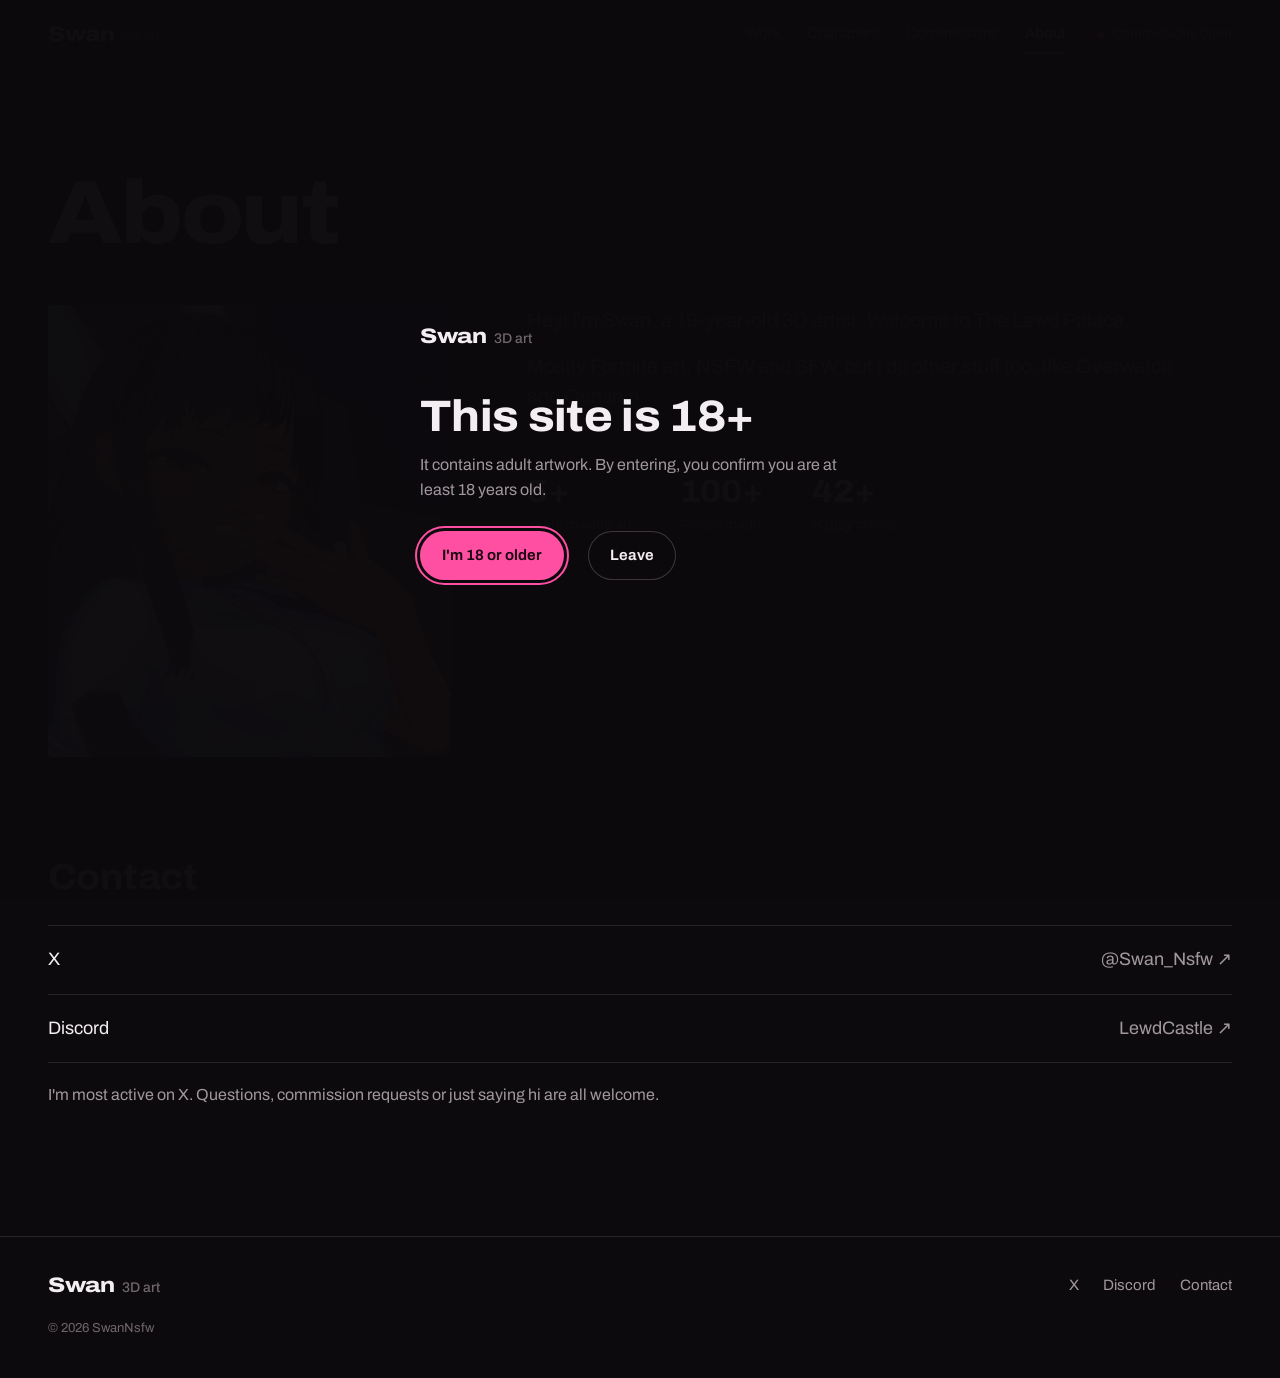
==== commit 2a3386b1: "Redesign site gallery-first Replace the template-style look (bordered glowing cards, tiny tracked la" ====
--- a/about.html
+++ b/about.html
@@ -4,73 +4,56 @@
 <head>
   <meta charset="UTF-8">
   <meta name="viewport" content="width=device-width,initial-scale=1">
-  <title>About Me — Swan</title>
-  <meta name="description" content="Meet Swan, the digital artist behind the  3D characters, renders and commissions.">
-  <link rel="stylesheet" href="style.css">
-  <link rel="stylesheet" href="theme.css">
+  <title>About, Swan</title>
+  <meta name="description" content="Meet Swan, the 3D artist behind the renders.">
+  <meta name="theme-color" content="#0c0a0c">
+  <link rel="icon" href="images/SWAN.png">
+  <link rel="stylesheet" href="site.css">
   <script src="site.js" defer></script>
 </head>
 
-<body class="about-page">
-  <nav id="nav" class="site-nav"><a class="brand" href="index.html" aria-label="Swan NSFW home"><span>SWAN
-        <b>NSFW</b></span><small>3D ART</small></a><button class="menu-toggle" aria-label="Toggle navigation"
-      aria-expanded="false">☰</button>
-    <ul class="nav-links">
-      <li><a href="index.html">Home</a></li>
-      <li><a href="gallery.html">Gallery</a></li>
-      <li><a href="home.html">Characters</a></li>
-      <li><a href="commissions.html">Commissions</a></li>
-      <li><a href="about.html" class="active" aria-current="page">About Me</a></li>
-      <li><a href="gallery.html#contact">Contact</a></li>
-    </ul><a class="open-badge" href="commissions.html"><i></i> Commissions open</a>
-  </nav>
+<body>
+  <header class="site-header">
+    <div class="wrap"><a class="wordmark" href="index.html">Swan<span>3D art</span></a>
+      <nav class="site-nav" aria-label="Main"><a href="gallery.html">Work</a><a href="characters.html">Characters</a><a href="commissions.html">Commissions</a><a href="about.html" aria-current="page">About</a></nav>
+      <a class="status" href="commissions.html">Commissions open</a>
+    </div>
+  </header>
   <main>
-    <header class="page-heading">
-      <p class="eyebrow">BEHIND THE RENDERS</p>
-      <h1>ABOUT <em>ME.</em></h1>
-    </header>
-    <!-- ABOUT -->
-    <section id="about">
-      <div class="ab-in">
-        <div class="ab-art">
-          <img src="images/NAGAPFP1.png" alt="About the artist" />
-        </div>
-        <div class="ab-c">
-          <div class="sh">
-            <span class="sl">✦ The Artist</span>
-            <h2 class="st">Swan</h2>
-            <div class="sline"></div>
-          </div>
-          <p class="ab-txt">
-            Hey! I'm a 19-year-old artist, and I'm thrilled to welcome you to The Lewd Palace.
-            Mostly Fortnite Art (Nsfw and Sfw) i do other stuff too! like overwatch, Genshin, among other stuff
-          </p>
-          <div class="ab-stats">
-            <div class="ab-s">
-              <div class="ab-sn">5+</div>
-              <div class="ab-sl">Years Experience</div>
-            </div>
-            <div class="ab-s">
-              <div class="ab-sn">100+</div>
-              <div class="ab-sl">Artworks Created</div>
-            </div>
-            <div class="ab-s">
-              <div class="ab-sn">42+</div>
-              <div class="ab-sl">Happy Clients</div>
-            </div>
-          </div>
-        </div>
+    <div class="wrap page-head">
+      <h1>About</h1>
+    </div>
+    <section class="wrap about">
+      <img src="images/web/NAGAPFP.jpg" alt="Swan's profile picture" width="381" height="452">
+      <div class="about-copy">
+        <p class="lede">Hey! I'm Swan, a 19-year-old 3D artist. Welcome to The Lewd Palace.</p>
+        <p class="lede">Mostly Fortnite art, NSFW and SFW, but I do other stuff too, like Overwatch and Genshin.</p>
+        <dl class="facts">
+          <div><dt>Years making art</dt><dd>5+</dd></div>
+          <div><dt>Pieces made</dt><dd>100+</dd></div>
+          <div><dt>Happy clients</dt><dd>42+</dd></div>
+        </dl>
       </div>
     </section>
-    <div class="about-actions"><a class="pink-button" href="gallery.html">Explore my work <span>→</span></a><a
-        class="outline-button" href="gallery.html#contact">Get in touch <span>→</span></a></div>
+    <section class="wrap section" id="contact" aria-labelledby="contact-title">
+      <div class="section-head">
+        <h2 id="contact-title">Contact</h2>
+      </div>
+      <div class="contact-list">
+        <a href="https://x.com/Swan_Nsfw" target="_blank" rel="noopener noreferrer">X<span>@Swan_Nsfw ↗</span></a>
+        <a href="https://discord.gg/askz9kZTuz" target="_blank" rel="noopener noreferrer">Discord<span>LewdCastle ↗</span></a>
+      </div>
+      <p class="muted" style="margin-top:20px">I'm most active on X. Questions, commission requests or just saying hi are all welcome.</p>
+    </section>
   </main>
-  <footer class="site-footer"><a class="brand" href="index.html" aria-label="Swan NSFW home"><span>SWAN
-        <b>NSFW</b></span><small>3D ART</small></a>
-    <div class="footer-motto">Hiiiiiiiii.<span>♧</span><small>© 2026 SwanNsfw</small></div>
-    <div class="socials"><a href="https://x.com/Swan_Nsfw" target="_blank" rel="noopener noreferrer"
-        aria-label="Swan on X">𝕏</a><a href="gallery.html#contact" aria-label="Contact Swan">✉</a></div>
+  <footer class="site-footer">
+    <div class="wrap"><a class="wordmark" href="index.html">Swan<span>3D art</span></a>
+      <nav aria-label="Elsewhere"><a href="https://x.com/Swan_Nsfw" target="_blank" rel="noopener noreferrer">X</a><a
+          href="https://discord.gg/askz9kZTuz" target="_blank" rel="noopener noreferrer">Discord</a><a
+          href="about.html#contact">Contact</a></nav>
+      <small>© 2026 SwanNsfw</small>
+    </div>
   </footer>
 </body>
 
-</html>+</html>
--- a/site.css
+++ b/site.css
@@ -0,0 +1,272 @@
+@import url('https://fonts.googleapis.com/css2?family=Archivo:wdth,wght@62..125,300..900&display=swap');
+
+/* ---------- Tokens ---------- */
+:root {
+  --bg: #0c0a0c;
+  --surface: #151215;
+  --line: #2a2428;
+  --line-strong: #3d3539;
+  --text: #f3eef1;
+  --muted: #a1979d;
+  --faint: #6f666b;
+  --pink: #ff4fa3;
+  --pink-ink: #1a0610;
+  --pad: clamp(16px, 4vw, 48px);
+  --max: 1400px;
+  color-scheme: dark;
+}
+
+/* ---------- Base ---------- */
+*, *::before, *::after { box-sizing: border-box; }
+html { scroll-behavior: smooth; -webkit-text-size-adjust: 100%; }
+body {
+  margin: 0;
+  background: var(--bg);
+  color: var(--text);
+  font: 400 16px/1.55 Archivo, system-ui, sans-serif;
+  font-stretch: 100%;
+  overflow-x: hidden;
+}
+img, video { display: block; max-width: 100%; }
+a { color: inherit; text-decoration: none; }
+button { font: inherit; color: inherit; cursor: pointer; }
+h1, h2, h3, p, dl, dd, ol, ul, figure { margin: 0; }
+ol, ul { padding: 0; list-style: none; }
+:focus-visible { outline: 2px solid var(--pink); outline-offset: 3px; }
+@media (prefers-reduced-motion: reduce) { html { scroll-behavior: auto; } *, *::before, *::after { transition: none !important; animation: none !important; } }
+
+.wrap { width: 100%; max-width: var(--max); margin: 0 auto; padding: 0 var(--pad); }
+
+/* Type scale: one family, hierarchy from width + weight */
+.display, h1 {
+  font-size: clamp(40px, 7vw, 96px);
+  line-height: .95;
+  font-weight: 800;
+  font-stretch: 112%;
+  letter-spacing: -.025em;
+}
+h2 {
+  font-size: clamp(26px, 3vw, 36px);
+  line-height: 1.05;
+  font-weight: 750;
+  font-stretch: 108%;
+  letter-spacing: -.015em;
+}
+h3 { font-size: 19px; line-height: 1.25; font-weight: 650; }
+.lede { font-size: clamp(17px, 1.6vw, 20px); line-height: 1.5; color: var(--muted); max-width: 34em; }
+.muted { color: var(--muted); }
+.label { font-size: 13px; color: var(--faint); font-weight: 500; }
+
+/* Links and buttons */
+.button {
+  display: inline-flex; align-items: center; gap: 10px;
+  padding: 13px 22px;
+  border-radius: 999px;
+  background: var(--pink); color: var(--pink-ink);
+  font-weight: 650; font-size: 15px;
+  border: 0;
+  transition: background .15s;
+}
+.button:hover { background: #ff73b6; }
+.button.quiet { background: transparent; color: var(--text); box-shadow: inset 0 0 0 1px var(--line-strong); }
+.button.quiet:hover { background: var(--surface); }
+.link { font-weight: 550; border-bottom: 1px solid var(--line-strong); padding-bottom: 1px; transition: border-color .15s, color .15s; }
+.link:hover { border-color: var(--pink); color: #fff; }
+.arrow::after { content: ' →'; }
+
+/* ---------- Header ---------- */
+.site-header { border-bottom: 1px solid var(--line); }
+.site-header .wrap { display: flex; align-items: center; gap: 32px; height: 68px; }
+.wordmark { font-weight: 800; font-stretch: 118%; font-size: 21px; letter-spacing: -.02em; white-space: nowrap; }
+.wordmark span { color: var(--faint); font-weight: 500; font-stretch: 100%; font-size: 14px; letter-spacing: 0; margin-left: 8px; }
+.site-nav { display: flex; gap: 26px; margin-left: auto; }
+.site-nav a { font-size: 15px; color: var(--muted); padding: 6px 0; transition: color .15s; }
+.site-nav a:hover, .site-nav a[aria-current="page"] { color: var(--text); }
+.site-nav a[aria-current="page"] { box-shadow: 0 2px 0 var(--pink); }
+.status { display: inline-flex; align-items: center; gap: 8px; font-size: 14px; color: var(--muted); white-space: nowrap; }
+.status::before { content: ''; width: 7px; height: 7px; border-radius: 50%; background: var(--pink); }
+.status:hover { color: var(--text); }
+
+@media (max-width: 760px) {
+  .site-header .wrap { flex-wrap: wrap; height: auto; padding-top: 14px; padding-bottom: 0; row-gap: 6px; }
+  .site-header .status { margin-left: auto; font-size: 13px; }
+  .site-nav { order: 3; width: 100%; margin: 0 calc(var(--pad) * -1); padding: 0 var(--pad) 2px; gap: 22px; overflow-x: auto; scrollbar-width: none; }
+  .site-nav::-webkit-scrollbar { display: none; }
+  .site-nav a { padding: 10px 0 12px; white-space: nowrap; }
+}
+
+/* ---------- Footer ---------- */
+.site-footer { border-top: 1px solid var(--line); margin-top: clamp(64px, 10vw, 128px); }
+.site-footer .wrap { display: flex; flex-wrap: wrap; align-items: center; gap: 16px 32px; padding-top: 32px; padding-bottom: 40px; }
+.site-footer .wordmark { background: none; border: 0; padding: 0; text-align: left; }
+.site-footer nav { display: flex; gap: 24px; margin-left: auto; font-size: 15px; color: var(--muted); }
+.site-footer nav a:hover { color: var(--text); }
+.site-footer small { width: 100%; color: var(--faint); font-size: 13px; }
+
+/* ---------- Page heads ---------- */
+.page-head { padding-top: clamp(48px, 8vw, 104px); padding-bottom: clamp(32px, 4vw, 48px); }
+.page-head .lede { margin-top: 18px; }
+
+/* ---------- Home: intro ---------- */
+.intro { display: grid; grid-template-columns: minmax(0, 5fr) minmax(0, 7fr); gap: clamp(32px, 5vw, 72px); align-items: end; padding-top: clamp(32px, 5vw, 64px); }
+.intro-copy { padding-bottom: clamp(8px, 3vw, 40px); }
+.intro-copy .lede { margin-top: 24px; }
+.intro-actions { display: flex; flex-wrap: wrap; align-items: center; gap: 14px 24px; margin-top: 36px; }
+.intro-art img { width: 100%; height: min(78vh, 820px); object-fit: cover; object-position: center 22%; border-radius: 4px; }
+.intro-art figcaption, .work-item figcaption { display: flex; justify-content: space-between; gap: 12px; margin-top: 10px; font-size: 14px; color: var(--muted); }
+.intro-art figcaption span, .work-item figcaption span { color: var(--faint); }
+@media (max-width: 900px) {
+  .intro { grid-template-columns: 1fr; }
+  .intro-art { order: -1; }
+  .intro-art img { height: 62vh; min-height: 360px; }
+  .intro-copy { padding-bottom: 0; }
+}
+
+/* ---------- On the desk ---------- */
+.desk { margin-top: clamp(56px, 8vw, 96px); border-top: 1px solid var(--line); border-bottom: 1px solid var(--line); }
+.desk[hidden] { display: none; }
+.desk .wrap { display: grid; grid-template-columns: 180px minmax(0, 1fr) minmax(220px, 340px); gap: 24px 40px; align-items: center; padding-top: 26px; padding-bottom: 26px; }
+.desk h3 { font-size: 22px; font-stretch: 105%; }
+.desk p { color: var(--muted); font-size: 15px; margin-top: 4px; }
+.desk-progress { font-size: 14px; color: var(--muted); }
+.desk-progress strong { color: var(--text); font-weight: 600; }
+.desk-bar { height: 3px; margin-top: 10px; background: var(--line); border-radius: 3px; overflow: hidden; }
+.desk-bar i { display: block; height: 100%; width: var(--progress, 0%); background: var(--pink); }
+@media (max-width: 760px) { .desk .wrap { grid-template-columns: 1fr; gap: 10px; } .desk-progress { margin-top: 10px; } }
+
+/* ---------- Sections ---------- */
+.section { padding-top: clamp(56px, 8vw, 104px); }
+.section-head { display: flex; align-items: baseline; justify-content: space-between; gap: 20px; margin-bottom: 28px; }
+.section-head .link { font-size: 15px; white-space: nowrap; }
+
+/* ---------- Work grid (masonry via columns) ---------- */
+.work-grid { columns: 3; column-gap: 20px; }
+.work-grid.two { columns: 2; }
+.work-item { break-inside: avoid; margin-bottom: 32px; }
+.work-item button { display: block; width: 100%; padding: 0; border: 0; background: var(--surface); border-radius: 4px; overflow: hidden; cursor: zoom-in; }
+.work-item img { width: 100%; height: auto; transition: opacity .2s; }
+.work-item button:hover img { opacity: .88; }
+.work-item figcaption strong { color: var(--text); font-weight: 550; }
+@media (max-width: 900px) { .work-grid { columns: 2; column-gap: 14px; } .work-item { margin-bottom: 24px; } }
+@media (max-width: 420px) { .work-grid { column-gap: 10px; } .work-item figcaption { flex-direction: column; gap: 0; font-size: 13px; } }
+
+/* ---------- Lightbox ---------- */
+.lightbox { position: fixed; inset: 0; width: 100%; height: 100%; max-width: none; max-height: none; margin: 0; padding: 0; border: 0; background: #070607; color: var(--text); overflow: hidden; }
+.lightbox::backdrop { background: #070607; }
+.lightbox[open] { display: grid; grid-template-rows: minmax(0, 1fr) auto; }
+.lightbox figure { display: grid; place-items: center; min-height: 0; padding: 56px var(--pad) 0; }
+.lightbox img { max-width: 100%; max-height: calc(100dvh - 130px); width: auto; height: auto; object-fit: contain; }
+.lightbox-bar { display: flex; align-items: center; gap: 16px; padding: 16px var(--pad) 22px; font-size: 15px; }
+.lightbox-bar .count { color: var(--faint); margin-right: auto; }
+.lightbox-bar button, .lightbox-close { border: 0; background: none; padding: 8px 4px; color: var(--muted); font-size: 15px; }
+.lightbox-bar button:hover, .lightbox-close:hover { color: var(--text); }
+.lightbox-bar button:disabled { opacity: .3; cursor: default; }
+.lightbox-close { position: absolute; top: 12px; right: var(--pad); font-size: 15px; }
+
+/* ---------- Price list ---------- */
+.commission-teaser { display: grid; grid-template-columns: minmax(0, 5fr) minmax(0, 7fr); gap: clamp(32px, 6vw, 96px); }
+.commission-teaser p { margin-top: 16px; }
+.commission-teaser .intro-actions { margin-top: 28px; }
+.prices { border-top: 1px solid var(--line); }
+.price-row { display: grid; grid-template-columns: minmax(0, 1fr) auto; gap: 4px 24px; padding: 22px 0; border-bottom: 1px solid var(--line); }
+.price-row h3 { font-size: 20px; }
+.price-row .price { font-size: 20px; font-weight: 650; font-variant-numeric: tabular-nums; text-align: right; }
+.price-row p { grid-column: 1 / -1; color: var(--muted); font-size: 15px; max-width: 46em; margin: 0; }
+.price-row .price-actions { grid-column: 1 / -1; margin-top: 10px; }
+.price-row .price-actions button { border: 0; background: none; padding: 0; font-size: 15px; }
+@media (max-width: 900px) { .commission-teaser { grid-template-columns: 1fr; } }
+
+/* ---------- Commissions page ---------- */
+.steps { display: grid; grid-template-columns: repeat(4, minmax(0, 1fr)); gap: 32px; counter-reset: step; }
+.steps li { counter-increment: step; border-top: 1px solid var(--line-strong); padding-top: 18px; }
+.steps li::before { content: counter(step, decimal-leading-zero); display: block; font-size: 14px; color: var(--pink); font-weight: 600; margin-bottom: 14px; font-variant-numeric: tabular-nums; }
+.steps p { color: var(--muted); font-size: 15px; margin-top: 8px; }
+.rules { display: grid; grid-template-columns: 1fr 1fr; gap: 48px; }
+.rules h3 { margin-bottom: 12px; }
+.rules li { padding: 11px 0; border-bottom: 1px solid var(--line); color: var(--muted); font-size: 15px; }
+.cta { display: flex; flex-wrap: wrap; align-items: center; justify-content: space-between; gap: 24px; padding: clamp(28px, 4vw, 44px) 0; border-top: 1px solid var(--line); border-bottom: 1px solid var(--line); }
+.cta p { color: var(--muted); margin-top: 8px; }
+.cta .intro-actions { margin-top: 0; }
+@media (max-width: 900px) { .steps { grid-template-columns: 1fr 1fr; } }
+@media (max-width: 600px) { .steps, .rules { grid-template-columns: 1fr; gap: 28px; } }
+
+.preview { width: min(760px, calc(100% - 32px)); max-height: calc(100dvh - 32px); padding: 24px; border: 1px solid var(--line-strong); border-radius: 8px; background: var(--surface); color: var(--text); overflow: auto; }
+.preview::backdrop { background: #070607e6; }
+.preview-head { display: flex; justify-content: space-between; align-items: start; gap: 20px; margin-bottom: 18px; }
+.preview-head .label { margin-bottom: 4px; }
+.preview-close { border: 0; background: none; color: var(--muted); padding: 4px; font-size: 15px; }
+.preview-close:hover { color: var(--text); }
+.preview-media { display: grid; place-items: center; }
+.preview-media > img, .preview-media > video { width: 100%; height: auto; max-height: 65dvh; object-fit: contain; border-radius: 4px; background: var(--bg); }
+.preview-post { width: 100%; max-width: 550px; }
+.preview-status { color: var(--muted); font-size: 15px; margin-top: 14px; }
+.preview-status:empty { display: none; }
+.preview-actions { display: flex; flex-wrap: wrap; justify-content: flex-end; align-items: center; gap: 12px 24px; margin-top: 22px; }
+.preview-actions [hidden] { display: none; }
+
+/* ---------- About ---------- */
+.about { display: grid; grid-template-columns: minmax(0, 4fr) minmax(0, 7fr); gap: clamp(32px, 6vw, 96px); align-items: start; }
+.about img { width: 100%; border-radius: 4px; }
+.about-copy p + p { margin-top: 16px; }
+.facts { display: flex; flex-wrap: wrap; gap: 20px 48px; margin-top: 40px; padding-top: 24px; border-top: 1px solid var(--line); }
+.facts dd { font-size: 32px; font-weight: 750; font-stretch: 108%; line-height: 1; }
+.facts dt { color: var(--muted); font-size: 14px; margin-top: 6px; }
+.facts div { display: flex; flex-direction: column-reverse; }
+.contact-list { border-top: 1px solid var(--line); }
+.contact-list a { display: flex; justify-content: space-between; gap: 16px; padding: 20px 0; border-bottom: 1px solid var(--line); font-size: 18px; transition: color .15s; }
+.contact-list a span { color: var(--muted); }
+.contact-list a:hover span { color: var(--pink); }
+@media (max-width: 760px) { .about { grid-template-columns: 1fr; } .about img { max-width: 320px; } }
+
+/* ---------- Characters ---------- */
+.cast { display: flex; gap: 12px; overflow-x: auto; padding-bottom: 4px; margin-bottom: 32px; scrollbar-width: thin; }
+.cast button { display: flex; align-items: center; gap: 12px; padding: 6px 18px 6px 6px; border: 1px solid var(--line); border-radius: 999px; background: none; font-weight: 550; white-space: nowrap; transition: border-color .15s; }
+.cast button:hover { border-color: var(--line-strong); }
+.cast button[aria-pressed="true"] { border-color: var(--pink); }
+.cast img { width: 40px; height: 40px; border-radius: 50%; object-fit: cover; object-position: top; background: var(--surface); }
+.profile { display: grid; grid-template-columns: minmax(0, 7fr) minmax(0, 5fr); gap: 40px clamp(28px, 6vw, 96px); align-items: start; }
+.profile-art { grid-column: 1 / -1; background: #0d0b0d; border-radius: 4px; overflow: hidden; }
+.profile-art img { width: 100%; height: auto; aspect-ratio: 2000 / 833; object-fit: cover; transition: opacity .16s; }
+.profile-side > .profile-block:first-child { margin-top: 0; padding-top: 0; border-top: 0; }
+.profile-art img.swap { opacity: 0; }
+.outfits { display: flex; align-items: center; gap: 16px; padding: 12px 16px; border-top: 1px solid var(--line); font-size: 15px; color: var(--muted); }
+.outfits[hidden] { display: none; }
+.outfits button { border: 0; background: none; padding: 4px; color: var(--muted); }
+.outfits button:hover { color: var(--text); }
+.outfits span { margin-right: auto; }
+.profile-info .label { margin-bottom: 8px; }
+.profile-info h2 { font-size: clamp(36px, 5vw, 64px); }
+.profile-info > p { margin-top: 16px; color: var(--muted); font-size: 17px; }
+.profile-facts { display: grid; grid-template-columns: repeat(3, minmax(0, 1fr)); gap: 20px 24px; margin-top: 32px; padding-top: 24px; border-top: 1px solid var(--line); }
+.profile-facts dt { font-size: 13px; color: var(--faint); }
+.profile-facts dd { font-size: 16px; font-weight: 550; margin-top: 2px; }
+.profile-block { margin-top: 28px; padding-top: 22px; border-top: 1px solid var(--line); }
+.profile-block h3 { font-size: 13px; font-weight: 500; color: var(--faint); margin-bottom: 12px; }
+.stat { display: grid; grid-template-columns: 44px 1fr 32px; align-items: center; gap: 12px; font-size: 14px; padding: 4px 0; }
+.stat b { font-weight: 600; color: var(--muted); }
+.stat i { height: 3px; background: var(--line); border-radius: 3px; overflow: hidden; }
+.stat i::before { content: ''; display: block; height: 100%; width: var(--v); background: var(--text); }
+.stat span { text-align: right; font-variant-numeric: tabular-nums; color: var(--muted); }
+.chips { display: flex; flex-wrap: wrap; gap: 10px; }
+.chips > * { display: inline-flex; align-items: center; gap: 10px; padding: 5px 14px 5px 5px; border: 1px solid var(--line); border-radius: 999px; background: none; font-size: 14px; }
+.chips img { width: 30px; height: 30px; border-radius: 50%; object-fit: cover; background: var(--surface); }
+.chips small { color: var(--faint); }
+.chips button:hover { border-color: var(--line-strong); }
+@media (max-width: 900px) { .profile { grid-template-columns: 1fr; } }
+@media (max-width: 420px) { .profile-facts { grid-template-columns: 1fr 1fr; } }
+
+/* ---------- Age gate ---------- */
+.age-gate { position: fixed; inset: 0; z-index: 1000; display: grid; place-items: center; padding: 16px; background: #0c0a0cfa; }
+.age-gate.hidden { display: none; }
+.age-gate-box { max-width: 440px; }
+.age-gate-box .wordmark { display: block; margin-bottom: 40px; }
+.age-gate-box h2 { font-size: clamp(32px, 6vw, 44px); }
+.age-gate-box p { color: var(--muted); margin-top: 14px; }
+.age-gate-box .intro-actions { margin-top: 28px; }
+
+/* ---------- Kitty easter egg ---------- */
+.kitty-popup { position: fixed; left: max(16px, env(safe-area-inset-left)); bottom: max(16px, env(safe-area-inset-bottom)); z-index: 1100; width: min(280px, calc(100vw - 32px)); padding: 6px; border: 1px solid var(--line-strong); border-radius: 8px; background: var(--surface); box-shadow: 0 16px 48px #000a; }
+.kitty-popup video { width: 100%; max-height: 45dvh; min-height: 100px; object-fit: contain; border-radius: 4px; background: #000; }
+.kitty-close { position: absolute; top: 12px; right: 12px; width: 32px; height: 32px; padding: 0; border: 0; border-radius: 50%; background: #000c; color: #fff; font-size: 20px; line-height: 1; }
+.kitty-message { font-size: 13px; color: var(--muted); padding: 8px 4px 2px; }
+.kitty-message:empty { display: none; }
